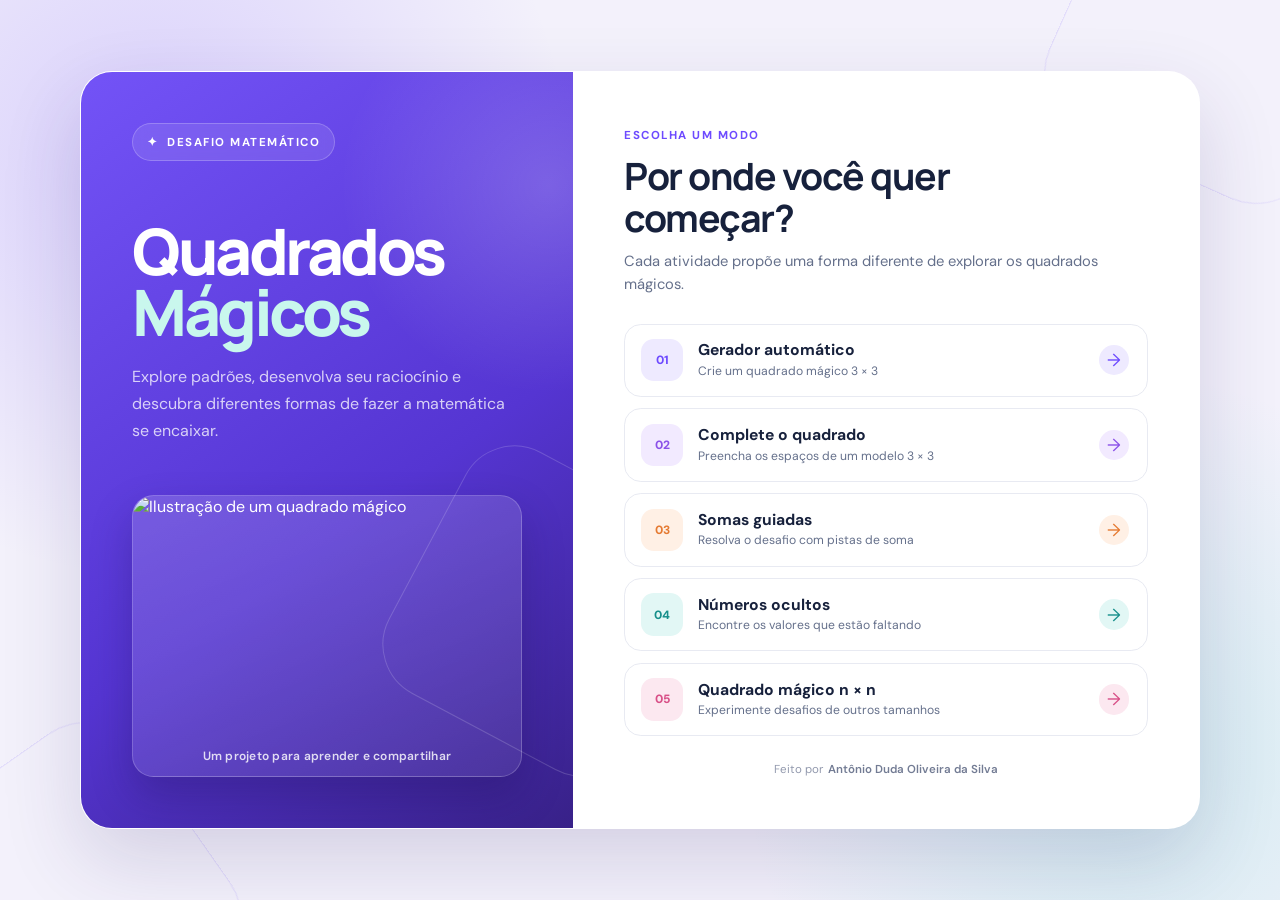
==== index.html @ 52e0656d "atualização" ====
<!DOCTYPE html>
<html lang="pt-BR">
<head>
    <meta charset="UTF-8">
    <meta name="viewport" content="width=device-width, initial-scale=1.0">
    <meta name="description" content="Aprenda e pratique quadrados mágicos em cinco modos interativos.">
    <title>Quadrados Mágicos</title>
    <link rel="preconnect" href="https://fonts.googleapis.com">
    <link rel="preconnect" href="https://fonts.gstatic.com" crossorigin>
    <link href="https://fonts.googleapis.com/css2?family=DM+Sans:wght@400;500;600;700&family=Manrope:wght@700;800&display=swap" rel="stylesheet">
    <link rel="stylesheet" href="static/css/pagina_inicial.css">
</head>
<body>
    <main class="page-shell">
        <section class="hero-card" aria-labelledby="titulo-principal">
            <div class="intro-panel">
                <span class="eyebrow"><span aria-hidden="true">✦</span> Desafio matemático</span>

                <div class="intro-copy">
                    <h1 id="titulo-principal">Quadrados<br><span>Mágicos</span></h1>
                    <p>Explore padrões, desenvolva seu raciocínio e descubra diferentes formas de fazer a matemática se encaixar.</p>
                </div>

                <div class="image-frame">
                    <img src="static/quadrado.png" class="magic-image" alt="Ilustração de um quadrado mágico">
                    <span class="image-caption">Um projeto para aprender e compartilhar</span>
                </div>
            </div>

            <div class="menu-panel">
                <header class="menu-header">
                    <span class="step-label">Escolha um modo</span>
                    <h2>Por onde você quer começar?</h2>
                    <p>Cada atividade propõe uma forma diferente de explorar os quadrados mágicos.</p>
                </header>

                <nav class="menu-list" aria-label="Modos de jogo">
                    <a class="menu-item mode-blue" href="quadrado1.html">
                        <span class="menu-number">01</span>
                        <span class="menu-copy">
                            <strong>Gerador automático</strong>
                            <small>Crie um quadrado mágico 3 × 3</small>
                        </span>
                        <span class="menu-arrow" aria-hidden="true">→</span>
                    </a>

                    <a class="menu-item mode-violet" href="quadrado2.html">
                        <span class="menu-number">02</span>
                        <span class="menu-copy">
                            <strong>Complete o quadrado</strong>
                            <small>Preencha os espaços de um modelo 3 × 3</small>
                        </span>
                        <span class="menu-arrow" aria-hidden="true">→</span>
                    </a>

                    <a class="menu-item mode-orange" href="quadrado3.html">
                        <span class="menu-number">03</span>
                        <span class="menu-copy">
                            <strong>Somas guiadas</strong>
                            <small>Resolva o desafio com pistas de soma</small>
                        </span>
                        <span class="menu-arrow" aria-hidden="true">→</span>
                    </a>

                    <a class="menu-item mode-teal" href="quadrado4.html">
                        <span class="menu-number">04</span>
                        <span class="menu-copy">
                            <strong>Números ocultos</strong>
                            <small>Encontre os valores que estão faltando</small>
                        </span>
                        <span class="menu-arrow" aria-hidden="true">→</span>
                    </a>

                    <a class="menu-item mode-pink" href="quadrado5.html">
                        <span class="menu-number">05</span>
                        <span class="menu-copy">
                            <strong>Quadrado mágico n × n</strong>
                            <small>Experimente desafios de outros tamanhos</small>
                        </span>
                        <span class="menu-arrow" aria-hidden="true">→</span>
                    </a>
                </nav>

                <footer class="card-footer">
                    <span>Feito por</span>
                    <strong>Antônio Duda Oliveira da Silva</strong>
                </footer>
            </div>
        </section>
    </main>
</body>
</html>
---- static/css/pagina_inicial.css ----
:root {
    --ink: #17213c;
    --muted: #65708b;
    --paper: #ffffff;
    --line: #e8eaf2;
    --purple: #6d4aff;
    --purple-dark: #4a2fc4;
}

* {
    box-sizing: border-box;
}

html {
    scroll-behavior: smooth;
}

body {
    min-height: 100vh;
    margin: 0;
    color: var(--ink);
    font-family: "DM Sans", sans-serif;
    background:
        radial-gradient(circle at 12% 18%, rgba(132, 100, 255, 0.24), transparent 26rem),
        radial-gradient(circle at 88% 84%, rgba(59, 207, 193, 0.18), transparent 24rem),
        #f3f1fb;
}

body::before,
body::after {
    position: fixed;
    z-index: -1;
    width: 18rem;
    height: 18rem;
    border: 1px solid rgba(109, 74, 255, 0.12);
    border-radius: 4rem;
    content: "";
    transform: rotate(24deg);
}

body::before {
    top: -7rem;
    right: -5rem;
}

body::after {
    bottom: -9rem;
    left: -5rem;
    transform: rotate(55deg);
}

.page-shell {
    display: grid;
    min-height: 100vh;
    padding: clamp(1rem, 4vw, 3.5rem);
    place-items: center;
}

.hero-card {
    display: grid;
    grid-template-columns: minmax(19rem, 0.88fr) minmax(26rem, 1.12fr);
    width: min(70rem, 100%);
    overflow: hidden;
    border: 1px solid rgba(255, 255, 255, 0.8);
    border-radius: 2rem;
    background: var(--paper);
    box-shadow: 0 2rem 5rem rgba(48, 36, 105, 0.16);
}

.intro-panel {
    position: relative;
    display: flex;
    flex-direction: column;
    justify-content: space-between;
    min-height: 44rem;
    padding: clamp(2rem, 4vw, 3.5rem);
    overflow: hidden;
    color: #ffffff;
    background:
        radial-gradient(circle at 95% 15%, rgba(255, 255, 255, 0.18), transparent 13rem),
        linear-gradient(145deg, #7353f7 0%, #5535d2 58%, #382188 100%);
}

.intro-panel::after {
    position: absolute;
    right: -7rem;
    bottom: 5rem;
    width: 17rem;
    height: 17rem;
    border: 1px solid rgba(255, 255, 255, 0.17);
    border-radius: 3.5rem;
    content: "";
    transform: rotate(28deg);
}

.eyebrow,
.step-label {
    display: inline-flex;
    align-items: center;
    gap: 0.55rem;
    width: fit-content;
    font-size: 0.72rem;
    font-weight: 700;
    letter-spacing: 0.13em;
    text-transform: uppercase;
}

.eyebrow {
    padding: 0.65rem 0.85rem;
    border: 1px solid rgba(255, 255, 255, 0.22);
    border-radius: 999px;
    background: rgba(255, 255, 255, 0.1);
    backdrop-filter: blur(8px);
}

.intro-copy {
    position: relative;
    z-index: 1;
    margin: 2.5rem 0 2rem;
}

h1,
h2,
p {
    margin-top: 0;
}

h1,
h2 {
    font-family: "Manrope", sans-serif;
}

h1 {
    margin-bottom: 1.25rem;
    font-size: clamp(2.8rem, 5vw, 4.5rem);
    font-weight: 800;
    line-height: 0.96;
    letter-spacing: -0.055em;
}

h1 span {
    color: #c9f7ed;
}

.intro-copy p {
    max-width: 27rem;
    margin-bottom: 0;
    color: rgba(255, 255, 255, 0.76);
    font-size: 1rem;
    line-height: 1.7;
}

.image-frame {
    position: relative;
    z-index: 1;
    overflow: hidden;
    border: 1px solid rgba(255, 255, 255, 0.2);
    border-radius: 1.35rem;
    background: linear-gradient(160deg, rgba(255, 255, 255, 0.16), rgba(255, 255, 255, 0.07));
    box-shadow: 0 1.2rem 2.5rem rgba(28, 15, 84, 0.28);
}

.magic-image {
    display: block;
    width: 100%;
    height: 15rem;
    object-fit: contain;
    object-position: center bottom;
}

.image-caption {
    display: block;
    padding: 0.75rem 1rem;
    color: rgba(255, 255, 255, 0.82);
    font-size: 0.75rem;
    font-weight: 600;
    text-align: center;
    letter-spacing: 0.02em;
}

.menu-panel {
    display: flex;
    flex-direction: column;
    padding: clamp(2rem, 4vw, 3.5rem);
}

.step-label {
    margin-bottom: 0.75rem;
    color: var(--purple);
}

.menu-header h2 {
    max-width: 28rem;
    margin-bottom: 0.75rem;
    font-size: clamp(1.75rem, 3vw, 2.35rem);
    line-height: 1.1;
    letter-spacing: -0.04em;
}

.menu-header p {
    max-width: 32rem;
    margin-bottom: 1.75rem;
    color: var(--muted);
    font-size: 0.92rem;
    line-height: 1.55;
}

.menu-list {
    display: grid;
    gap: 0.7rem;
}

.menu-item {
    --accent: var(--purple);
    --accent-soft: #eeeaff;
    display: grid;
    grid-template-columns: 2.65rem 1fr 2rem;
    gap: 0.9rem;
    align-items: center;
    min-height: 4.6rem;
    padding: 0.8rem 1rem;
    border: 1px solid var(--line);
    border-radius: 1.05rem;
    color: var(--ink);
    text-decoration: none;
    background: #ffffff;
    transition: border-color 180ms ease, box-shadow 180ms ease, transform 180ms ease;
}

.menu-item:hover,
.menu-item:focus-visible {
    border-color: color-mix(in srgb, var(--accent) 45%, white);
    outline: none;
    box-shadow: 0 0.8rem 1.8rem rgba(45, 34, 95, 0.11);
    transform: translateX(0.35rem);
}

.menu-number {
    display: grid;
    width: 2.65rem;
    height: 2.65rem;
    border-radius: 0.8rem;
    color: var(--accent);
    font-size: 0.75rem;
    font-weight: 800;
    background: var(--accent-soft);
    place-items: center;
}

.menu-copy {
    display: grid;
    gap: 0.16rem;
}

.menu-copy strong {
    font-size: 0.98rem;
    line-height: 1.2;
}

.menu-copy small {
    color: var(--muted);
    font-size: 0.76rem;
    line-height: 1.35;
}

.menu-arrow {
    display: grid;
    width: 1.9rem;
    height: 1.9rem;
    border-radius: 50%;
    color: var(--accent);
    font-size: 1.1rem;
    background: var(--accent-soft);
    transition: color 180ms ease, background 180ms ease;
    place-items: center;
}

.menu-item:hover .menu-arrow,
.menu-item:focus-visible .menu-arrow {
    color: #ffffff;
    background: var(--accent);
}

.mode-violet {
    --accent: #8b51e8;
    --accent-soft: #f2eaff;
}

.mode-orange {
    --accent: #e57a32;
    --accent-soft: #fff0e5;
}

.mode-teal {
    --accent: #168f8b;
    --accent-soft: #e2f7f5;
}

.mode-pink {
    --accent: #d84f87;
    --accent-soft: #fce8f0;
}

.card-footer {
    display: flex;
    flex-wrap: wrap;
    gap: 0.35rem;
    justify-content: center;
    margin-top: auto;
    padding-top: 1.6rem;
    color: #939aae;
    font-size: 0.72rem;
}

.card-footer strong {
    color: #737c94;
    font-weight: 600;
}

@media (max-width: 860px) {
    .hero-card {
        grid-template-columns: 1fr;
        max-width: 40rem;
    }

    .intro-panel {
        display: grid;
        grid-template-columns: 1fr 11rem;
        gap: 1.5rem;
        min-height: auto;
    }

    .eyebrow {
        grid-column: 1 / -1;
    }

    .intro-copy {
        margin: 1rem 0 0;
    }

    .image-frame {
        align-self: end;
    }

    .magic-image {
        height: 12rem;
    }
}

@media (max-width: 560px) {
    .page-shell {
        display: block;
        padding: 0;
    }

    .hero-card {
        border: 0;
        border-radius: 0;
    }

    .intro-panel {
        display: flex;
        min-height: auto;
        padding: 2rem 1.35rem;
    }

    .intro-copy {
        margin: 2rem 0 1.5rem;
    }

    h1 {
        font-size: 3rem;
    }

    .image-frame {
        width: 100%;
    }

    .magic-image {
        height: 14rem;
    }

    .menu-panel {
        padding: 2.25rem 1.1rem 1.5rem;
    }

    .menu-item {
        grid-template-columns: 2.5rem 1fr 1.8rem;
        gap: 0.7rem;
        padding: 0.75rem;
    }

    .menu-item:hover,
    .menu-item:focus-visible {
        transform: translateY(-0.12rem);
    }

    .menu-number {
        width: 2.5rem;
        height: 2.5rem;
    }

    .menu-copy strong {
        font-size: 0.9rem;
    }

    .menu-copy small {
        font-size: 0.7rem;
    }
}

@media (prefers-reduced-motion: reduce) {
    html {
        scroll-behavior: auto;
    }

    .menu-item,
    .menu-arrow {
        transition: none;
    }
}
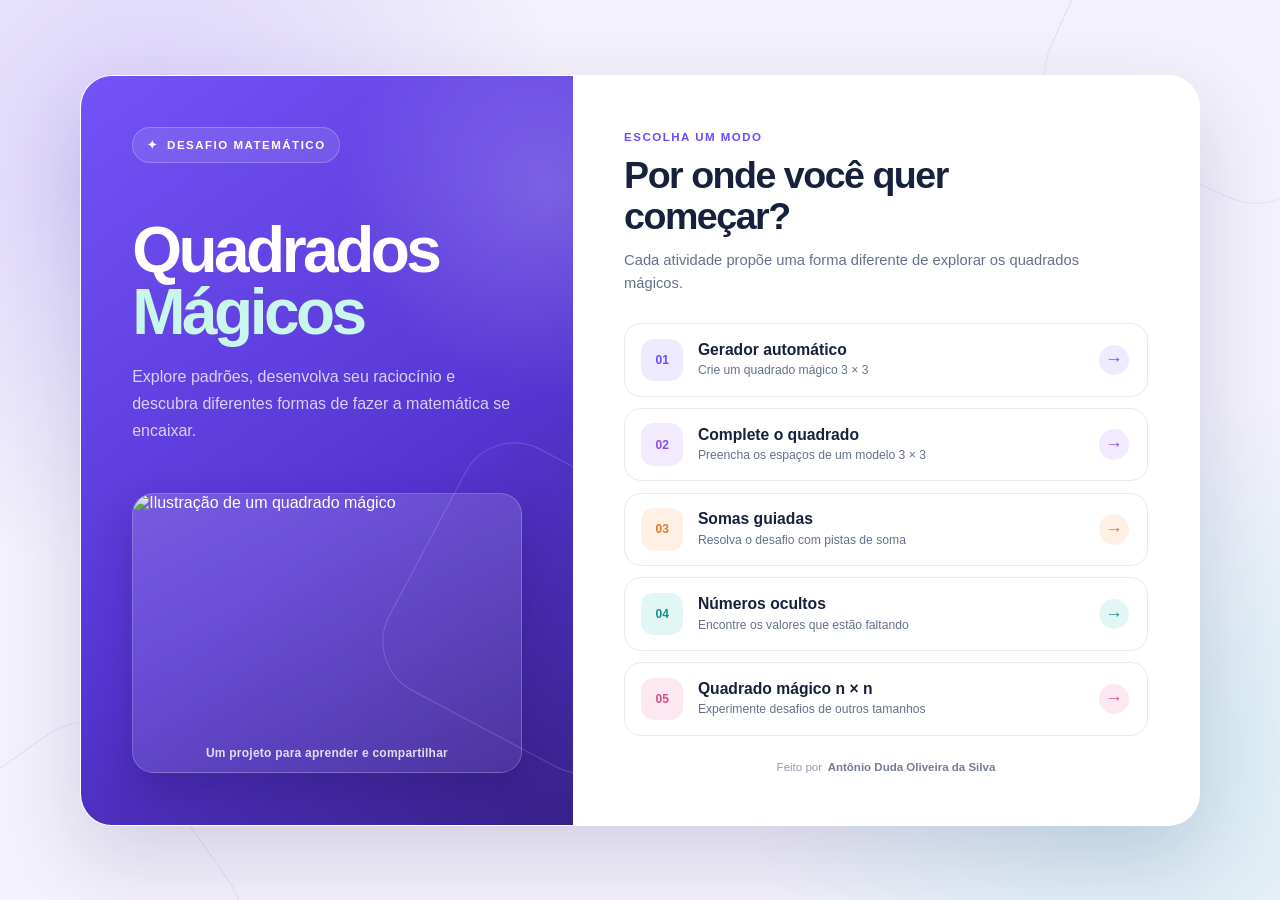
==== commit f11fa42a: "atualização" ====
--- a/index.html
+++ b/index.html
@@ -5,10 +5,430 @@
     <meta name="viewport" content="width=device-width, initial-scale=1.0">
     <meta name="description" content="Aprenda e pratique quadrados mágicos em cinco modos interativos.">
     <title>Quadrados Mágicos</title>
-    <link rel="preconnect" href="https://fonts.googleapis.com">
-    <link rel="preconnect" href="https://fonts.gstatic.com" crossorigin>
-    <link href="https://fonts.googleapis.com/css2?family=DM+Sans:wght@400;500;600;700&family=Manrope:wght@700;800&display=swap" rel="stylesheet">
-    <link rel="stylesheet" href="static/css/pagina_inicial.css">
+    <style>
+:root {
+    --ink: #17213c;
+    --muted: #65708b;
+    --paper: #ffffff;
+    --line: #e8eaf2;
+    --purple: #6d4aff;
+    --purple-dark: #4a2fc4;
+}
+
+* {
+    box-sizing: border-box;
+}
+
+html {
+    scroll-behavior: smooth;
+}
+
+body {
+    min-height: 100vh;
+    margin: 0;
+    color: var(--ink);
+    font-family: "Segoe UI", Arial, sans-serif;
+    background:
+        radial-gradient(circle at 12% 18%, rgba(132, 100, 255, 0.24), transparent 26rem),
+        radial-gradient(circle at 88% 84%, rgba(59, 207, 193, 0.18), transparent 24rem),
+        #f3f1fb;
+}
+
+body::before,
+body::after {
+    position: fixed;
+    z-index: -1;
+    width: 18rem;
+    height: 18rem;
+    border: 1px solid rgba(109, 74, 255, 0.12);
+    border-radius: 4rem;
+    content: "";
+    transform: rotate(24deg);
+}
+
+body::before {
+    top: -7rem;
+    right: -5rem;
+}
+
+body::after {
+    bottom: -9rem;
+    left: -5rem;
+    transform: rotate(55deg);
+}
+
+.page-shell {
+    display: grid;
+    min-height: 100vh;
+    padding: clamp(1rem, 4vw, 3.5rem);
+    place-items: center;
+}
+
+.hero-card {
+    display: grid;
+    grid-template-columns: minmax(19rem, 0.88fr) minmax(26rem, 1.12fr);
+    width: min(70rem, 100%);
+    overflow: hidden;
+    border: 1px solid rgba(255, 255, 255, 0.8);
+    border-radius: 2rem;
+    background: var(--paper);
+    box-shadow: 0 2rem 5rem rgba(48, 36, 105, 0.16);
+}
+
+.intro-panel {
+    position: relative;
+    display: flex;
+    flex-direction: column;
+    justify-content: space-between;
+    min-height: 44rem;
+    padding: clamp(2rem, 4vw, 3.5rem);
+    overflow: hidden;
+    color: #ffffff;
+    background:
+        radial-gradient(circle at 95% 15%, rgba(255, 255, 255, 0.18), transparent 13rem),
+        linear-gradient(145deg, #7353f7 0%, #5535d2 58%, #382188 100%);
+}
+
+.intro-panel::after {
+    position: absolute;
+    right: -7rem;
+    bottom: 5rem;
+    width: 17rem;
+    height: 17rem;
+    border: 1px solid rgba(255, 255, 255, 0.17);
+    border-radius: 3.5rem;
+    content: "";
+    transform: rotate(28deg);
+}
+
+.eyebrow,
+.step-label {
+    display: inline-flex;
+    align-items: center;
+    gap: 0.55rem;
+    width: fit-content;
+    font-size: 0.72rem;
+    font-weight: 700;
+    letter-spacing: 0.13em;
+    text-transform: uppercase;
+}
+
+.eyebrow {
+    padding: 0.65rem 0.85rem;
+    border: 1px solid rgba(255, 255, 255, 0.22);
+    border-radius: 999px;
+    background: rgba(255, 255, 255, 0.1);
+    backdrop-filter: blur(8px);
+}
+
+.intro-copy {
+    position: relative;
+    z-index: 1;
+    margin: 2.5rem 0 2rem;
+}
+
+h1,
+h2,
+p {
+    margin-top: 0;
+}
+
+h1,
+h2 {
+    font-family: "Segoe UI", Arial, sans-serif;
+}
+
+h1 {
+    margin-bottom: 1.25rem;
+    font-size: clamp(2.8rem, 5vw, 4.5rem);
+    font-weight: 800;
+    line-height: 0.96;
+    letter-spacing: -0.055em;
+}
+
+h1 span {
+    color: #c9f7ed;
+}
+
+.intro-copy p {
+    max-width: 27rem;
+    margin-bottom: 0;
+    color: rgba(255, 255, 255, 0.76);
+    font-size: 1rem;
+    line-height: 1.7;
+}
+
+.image-frame {
+    position: relative;
+    z-index: 1;
+    overflow: hidden;
+    border: 1px solid rgba(255, 255, 255, 0.2);
+    border-radius: 1.35rem;
+    background: linear-gradient(160deg, rgba(255, 255, 255, 0.16), rgba(255, 255, 255, 0.07));
+    box-shadow: 0 1.2rem 2.5rem rgba(28, 15, 84, 0.28);
+}
+
+.magic-image {
+    display: block;
+    width: 100%;
+    height: 15rem;
+    object-fit: contain;
+    object-position: center bottom;
+}
+
+.image-caption {
+    display: block;
+    padding: 0.75rem 1rem;
+    color: rgba(255, 255, 255, 0.82);
+    font-size: 0.75rem;
+    font-weight: 600;
+    text-align: center;
+    letter-spacing: 0.02em;
+}
+
+.menu-panel {
+    display: flex;
+    flex-direction: column;
+    padding: clamp(2rem, 4vw, 3.5rem);
+}
+
+.step-label {
+    margin-bottom: 0.75rem;
+    color: var(--purple);
+}
+
+.menu-header h2 {
+    max-width: 28rem;
+    margin-bottom: 0.75rem;
+    font-size: clamp(1.75rem, 3vw, 2.35rem);
+    line-height: 1.1;
+    letter-spacing: -0.04em;
+}
+
+.menu-header p {
+    max-width: 32rem;
+    margin-bottom: 1.75rem;
+    color: var(--muted);
+    font-size: 0.92rem;
+    line-height: 1.55;
+}
+
+.menu-list {
+    display: grid;
+    gap: 0.7rem;
+}
+
+.menu-item {
+    --accent: var(--purple);
+    --accent-soft: #eeeaff;
+    display: grid;
+    grid-template-columns: 2.65rem 1fr 2rem;
+    gap: 0.9rem;
+    align-items: center;
+    min-height: 4.6rem;
+    padding: 0.8rem 1rem;
+    border: 1px solid var(--line);
+    border-radius: 1.05rem;
+    color: var(--ink);
+    text-decoration: none;
+    background: #ffffff;
+    transition: border-color 180ms ease, box-shadow 180ms ease, transform 180ms ease;
+}
+
+.menu-item:hover,
+.menu-item:focus-visible {
+    border-color: color-mix(in srgb, var(--accent) 45%, white);
+    outline: none;
+    box-shadow: 0 0.8rem 1.8rem rgba(45, 34, 95, 0.11);
+    transform: translateX(0.35rem);
+}
+
+.menu-number {
+    display: grid;
+    width: 2.65rem;
+    height: 2.65rem;
+    border-radius: 0.8rem;
+    color: var(--accent);
+    font-size: 0.75rem;
+    font-weight: 800;
+    background: var(--accent-soft);
+    place-items: center;
+}
+
+.menu-copy {
+    display: grid;
+    gap: 0.16rem;
+}
+
+.menu-copy strong {
+    font-size: 0.98rem;
+    line-height: 1.2;
+}
+
+.menu-copy small {
+    color: var(--muted);
+    font-size: 0.76rem;
+    line-height: 1.35;
+}
+
+.menu-arrow {
+    display: grid;
+    width: 1.9rem;
+    height: 1.9rem;
+    border-radius: 50%;
+    color: var(--accent);
+    font-size: 1.1rem;
+    background: var(--accent-soft);
+    transition: color 180ms ease, background 180ms ease;
+    place-items: center;
+}
+
+.menu-item:hover .menu-arrow,
+.menu-item:focus-visible .menu-arrow {
+    color: #ffffff;
+    background: var(--accent);
+}
+
+.mode-violet {
+    --accent: #8b51e8;
+    --accent-soft: #f2eaff;
+}
+
+.mode-orange {
+    --accent: #e57a32;
+    --accent-soft: #fff0e5;
+}
+
+.mode-teal {
+    --accent: #168f8b;
+    --accent-soft: #e2f7f5;
+}
+
+.mode-pink {
+    --accent: #d84f87;
+    --accent-soft: #fce8f0;
+}
+
+.card-footer {
+    display: flex;
+    flex-wrap: wrap;
+    gap: 0.35rem;
+    justify-content: center;
+    margin-top: auto;
+    padding-top: 1.6rem;
+    color: #939aae;
+    font-size: 0.72rem;
+}
+
+.card-footer strong {
+    color: #737c94;
+    font-weight: 600;
+}
+
+@media (max-width: 860px) {
+    .hero-card {
+        grid-template-columns: 1fr;
+        max-width: 40rem;
+    }
+
+    .intro-panel {
+        display: grid;
+        grid-template-columns: 1fr 11rem;
+        gap: 1.5rem;
+        min-height: auto;
+    }
+
+    .eyebrow {
+        grid-column: 1 / -1;
+    }
+
+    .intro-copy {
+        margin: 1rem 0 0;
+    }
+
+    .image-frame {
+        align-self: end;
+    }
+
+    .magic-image {
+        height: 12rem;
+    }
+}
+
+@media (max-width: 560px) {
+    .page-shell {
+        display: block;
+        padding: 0;
+    }
+
+    .hero-card {
+        border: 0;
+        border-radius: 0;
+    }
+
+    .intro-panel {
+        display: flex;
+        min-height: auto;
+        padding: 2rem 1.35rem;
+    }
+
+    .intro-copy {
+        margin: 2rem 0 1.5rem;
+    }
+
+    h1 {
+        font-size: 3rem;
+    }
+
+    .image-frame {
+        width: 100%;
+    }
+
+    .magic-image {
+        height: 14rem;
+    }
+
+    .menu-panel {
+        padding: 2.25rem 1.1rem 1.5rem;
+    }
+
+    .menu-item {
+        grid-template-columns: 2.5rem 1fr 1.8rem;
+        gap: 0.7rem;
+        padding: 0.75rem;
+    }
+
+    .menu-item:hover,
+    .menu-item:focus-visible {
+        transform: translateY(-0.12rem);
+    }
+
+    .menu-number {
+        width: 2.5rem;
+        height: 2.5rem;
+    }
+
+    .menu-copy strong {
+        font-size: 0.9rem;
+    }
+
+    .menu-copy small {
+        font-size: 0.7rem;
+    }
+}
+
+@media (prefers-reduced-motion: reduce) {
+    html {
+        scroll-behavior: auto;
+    }
+
+    .menu-item,
+    .menu-arrow {
+        transition: none;
+    }
+}
+
+    </style>
 </head>
 <body>
     <main class="page-shell">
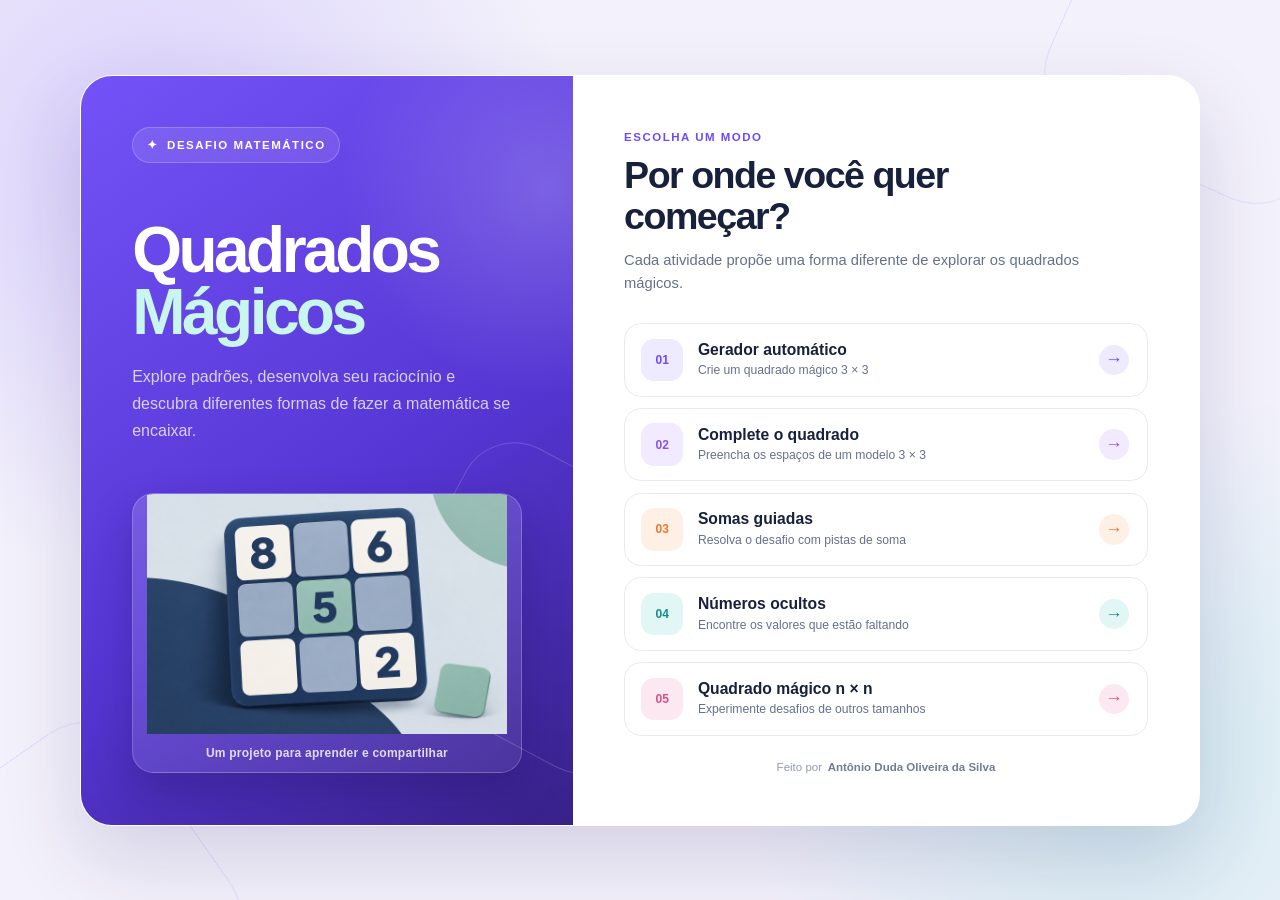
==== commit 037282ee: "Adiciona imagem Open Graph para compartilhamento" ====
--- a/index.html
+++ b/index.html
@@ -3,8 +3,31 @@
 <head>
     <meta charset="UTF-8">
     <meta name="viewport" content="width=device-width, initial-scale=1.0">
-    <meta name="description" content="Aprenda e pratique quadrados mágicos em cinco modos interativos.">
-    <title>Quadrados Mágicos</title>
+    <link rel="canonical" href="https://quadradomagico.antonioduda.workers.dev/">
+
+    <meta name="description" content="Aprenda e pratique quadrados mágicos em cinco modos interativos. Explore desafios matemáticos e o raciocínio lógico.">
+
+    <!-- Open Graph -->
+    <meta property="og:type" content="website">
+    <meta property="og:locale" content="pt_BR">
+    <meta property="og:site_name" content="Quadrados Mágicos">
+    <meta property="og:title" content="Quadrados Mágicos – Aprenda e Pratique Online">
+    <meta property="og:description" content="Aprenda e pratique quadrados mágicos em cinco modos interativos. Explore desafios matemáticos e o raciocínio lógico.">
+    <meta property="og:url" content="https://quadradomagico.antonioduda.workers.dev/">
+    <meta property="og:image" content="https://quadradomagico.antonioduda.workers.dev/static/og-quadrado.png">
+    <meta property="og:image:secure_url" content="https://quadradomagico.antonioduda.workers.dev/static/og-quadrado.png">
+    <meta property="og:image:type" content="image/png">
+    <meta property="og:image:width" content="1200">
+    <meta property="og:image:height" content="630">
+    <meta property="og:image:alt" content="Quadrados Mágicos - aprenda e pratique online">
+
+    <!-- Twitter / X -->
+    <meta name="twitter:card" content="summary_large_image">
+    <meta name="twitter:title" content="Quadrados Mágicos – Aprenda e Pratique Online">
+    <meta name="twitter:description" content="Aprenda e pratique quadrados mágicos em cinco modos interativos.">
+    <meta name="twitter:image" content="https://quadradomagico.antonioduda.workers.dev/static/og-quadrado.png">
+    <meta name="twitter:image:alt" content="Quadrados Mágicos - aprenda e pratique online">
+    <title>Quadrados Mágicos – Aprenda e Pratique Online</title>
     <style>
 :root {
     --ink: #17213c;
